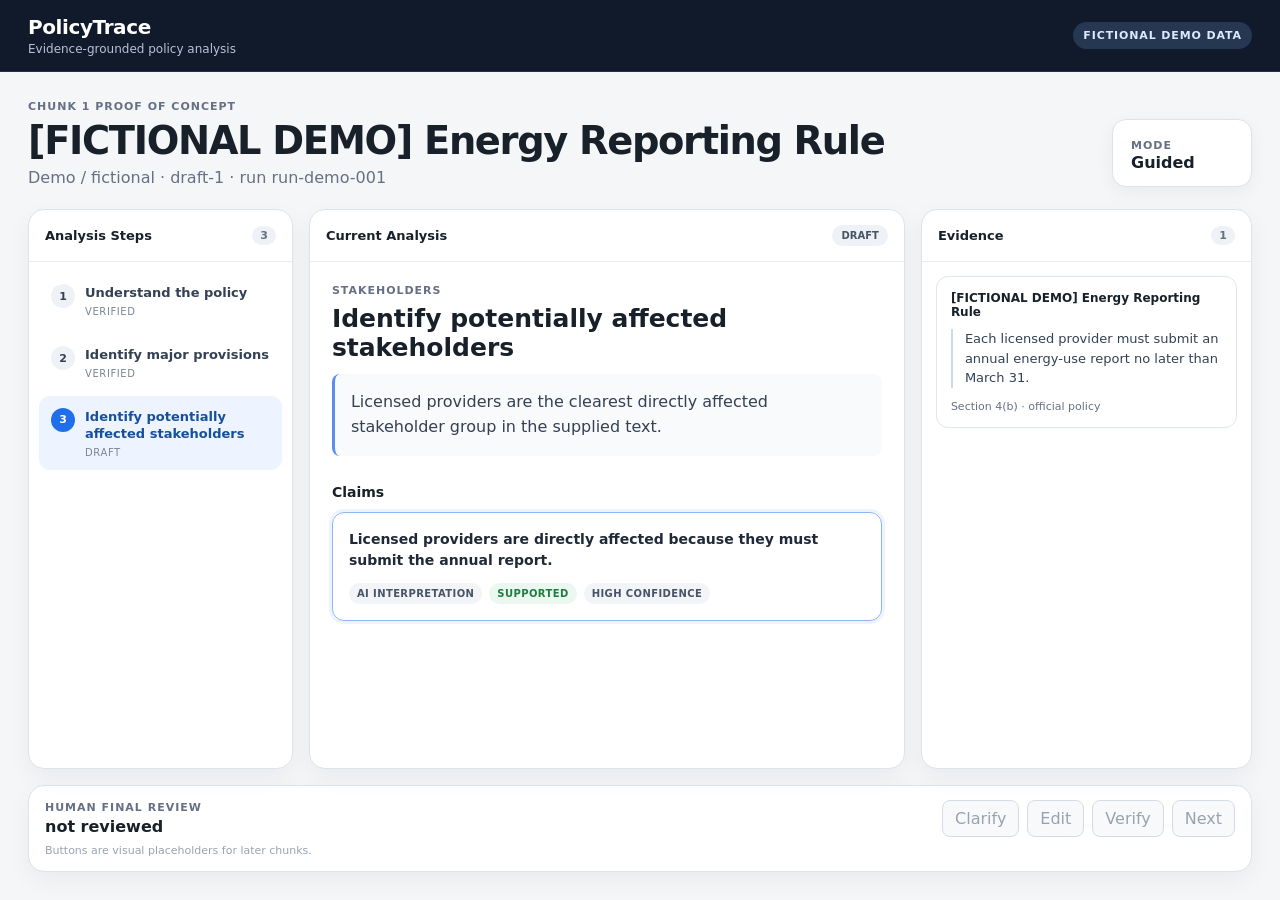
==== index.html @ da8d34fc "Add root website entry point for PolicyTrace demo" ====
<!doctype html>
<html lang="en">
  <head>
    <meta charset="utf-8" />
    <meta name="viewport" content="width=device-width, initial-scale=1" />
    <meta http-equiv="refresh" content="0; url=./frontend/demo/" />
    <title>PolicyTrace</title>
    <script>
      // Keep the repository root as the public entry point while retaining the
      // dependency-free demo in frontend/demo.
      window.location.replace("./frontend/demo/");
    </script>
  </head>
  <body>
    <p>Opening the PolicyTrace analysis workspace…</p>
    <p><a href="./frontend/demo/">Open the PolicyTrace demo</a></p>
  </body>
</html>
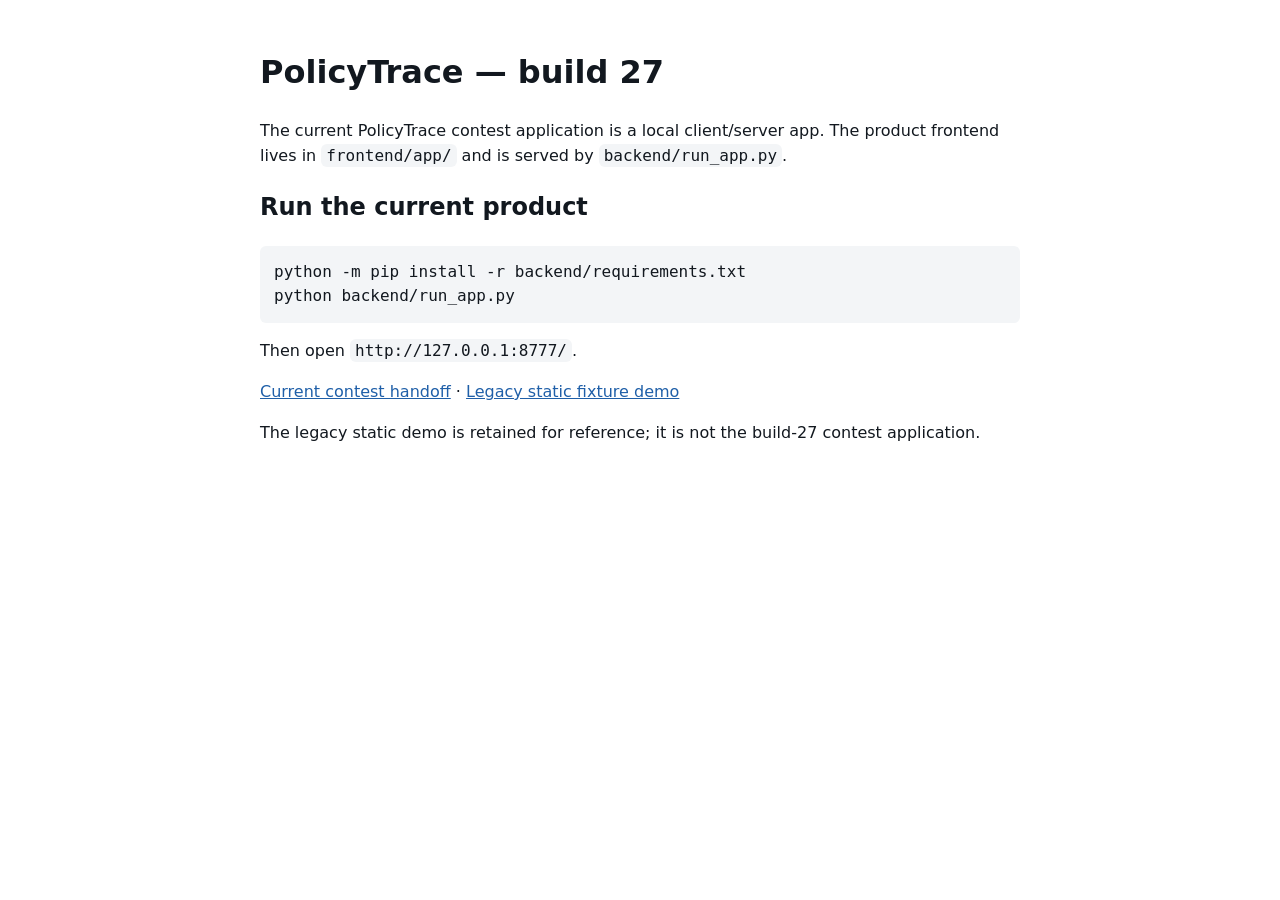
==== commit 928e0b58: "Point repository landing page to current PolicyTrace product" ====
--- a/index.html
+++ b/index.html
@@ -3,16 +3,35 @@
   <head>
     <meta charset="utf-8" />
     <meta name="viewport" content="width=device-width, initial-scale=1" />
-    <meta http-equiv="refresh" content="0; url=./frontend/demo/" />
-    <title>PolicyTrace</title>
-    <script>
-      // Keep the repository root as the public entry point while retaining the
-      // dependency-free demo in frontend/demo.
-      window.location.replace("./frontend/demo/");
-    </script>
+    <title>PolicyTrace build 27</title>
+    <style>
+      body { max-width: 760px; margin: 48px auto; padding: 0 20px;
+             font: 16px/1.55 system-ui, sans-serif; color: #12181f; }
+      code, pre { background: #f3f5f7; border-radius: 6px; }
+      code { padding: 2px 5px; }
+      pre { padding: 14px; overflow: auto; }
+      a { color: #1f5fa8; }
+    </style>
   </head>
   <body>
-    <p>Opening the PolicyTrace analysis workspace…</p>
-    <p><a href="./frontend/demo/">Open the PolicyTrace demo</a></p>
+    <h1>PolicyTrace — build 27</h1>
+    <p>
+      The current PolicyTrace contest application is a local client/server app.
+      The product frontend lives in <code>frontend/app/</code> and is served by
+      <code>backend/run_app.py</code>.
+    </p>
+    <h2>Run the current product</h2>
+    <pre>python -m pip install -r backend/requirements.txt
+python backend/run_app.py</pre>
+    <p>Then open <code>http://127.0.0.1:8777/</code>.</p>
+    <p>
+      <a href="./docs/CONTEST_HANDOFF_CURRENT.md">Current contest handoff</a>
+      ·
+      <a href="./frontend/demo/">Legacy static fixture demo</a>
+    </p>
+    <p>
+      The legacy static demo is retained for reference; it is not the build-27
+      contest application.
+    </p>
   </body>
 </html>
